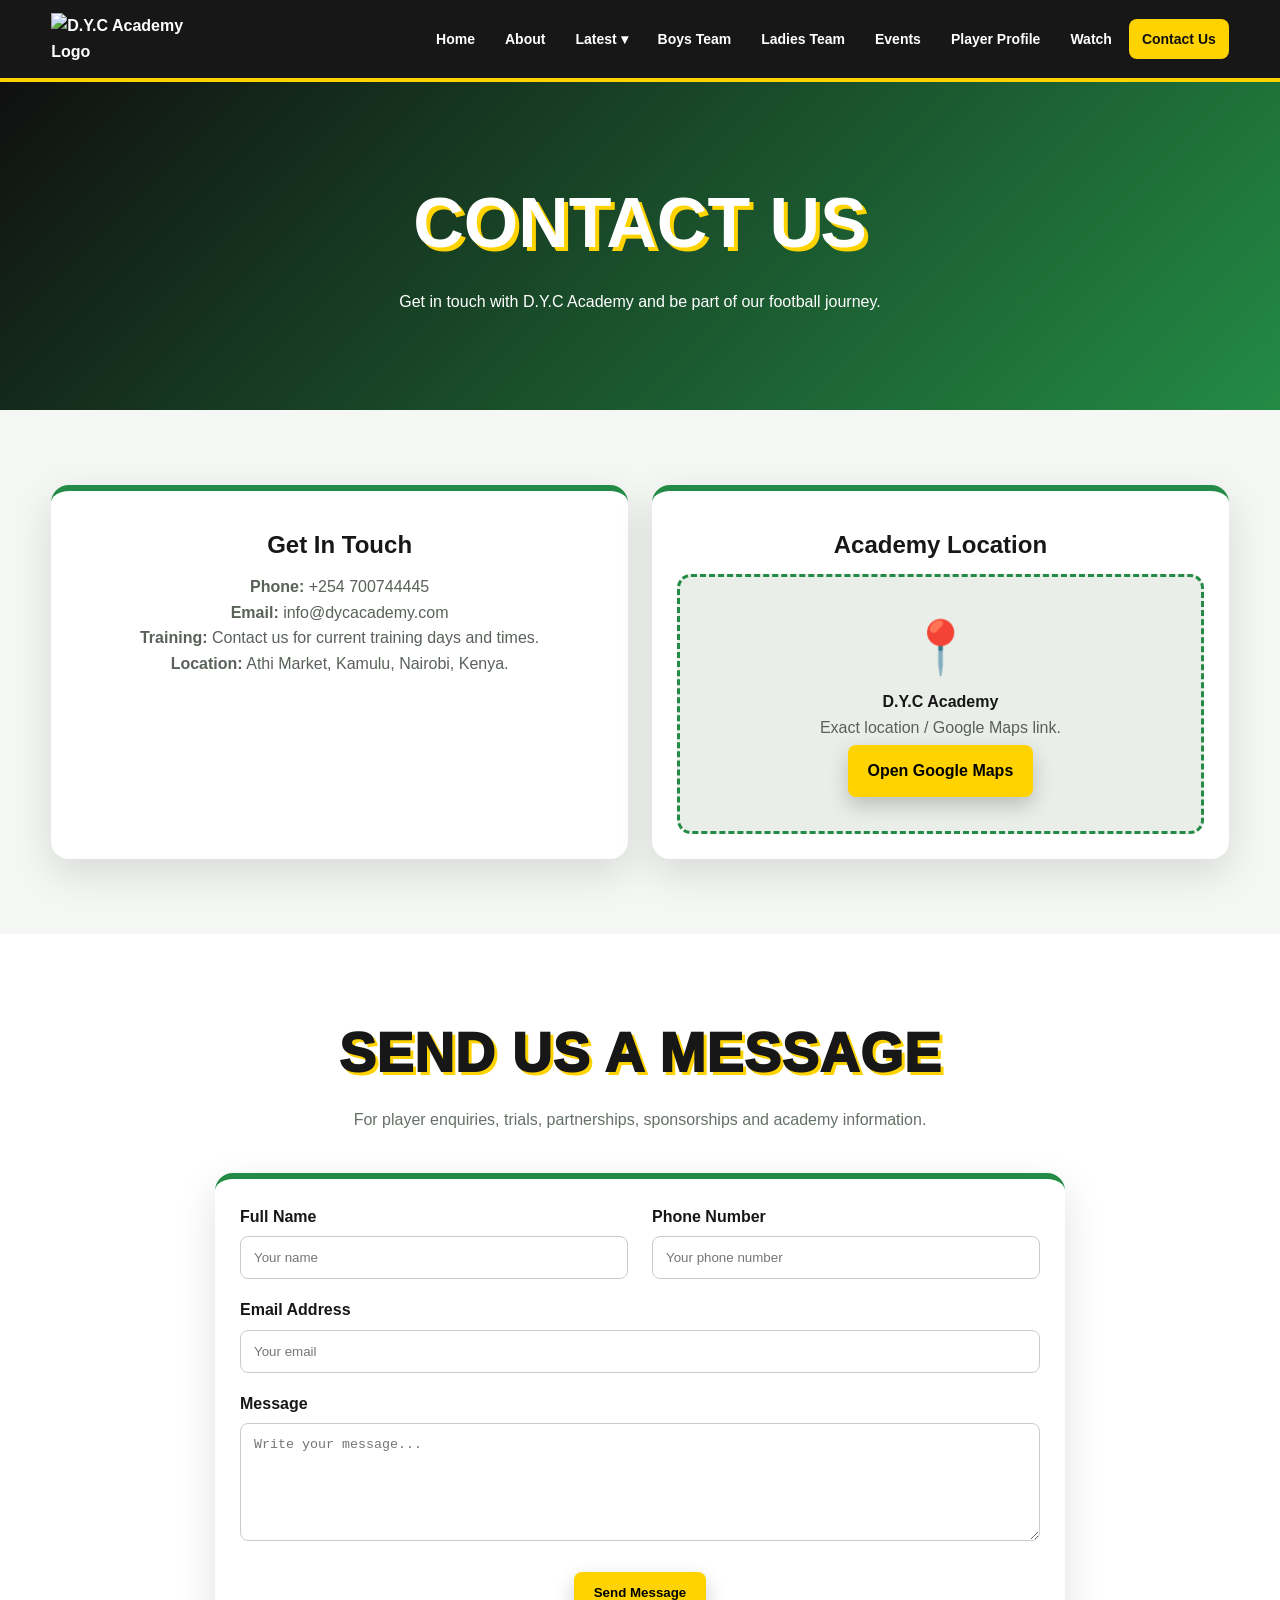
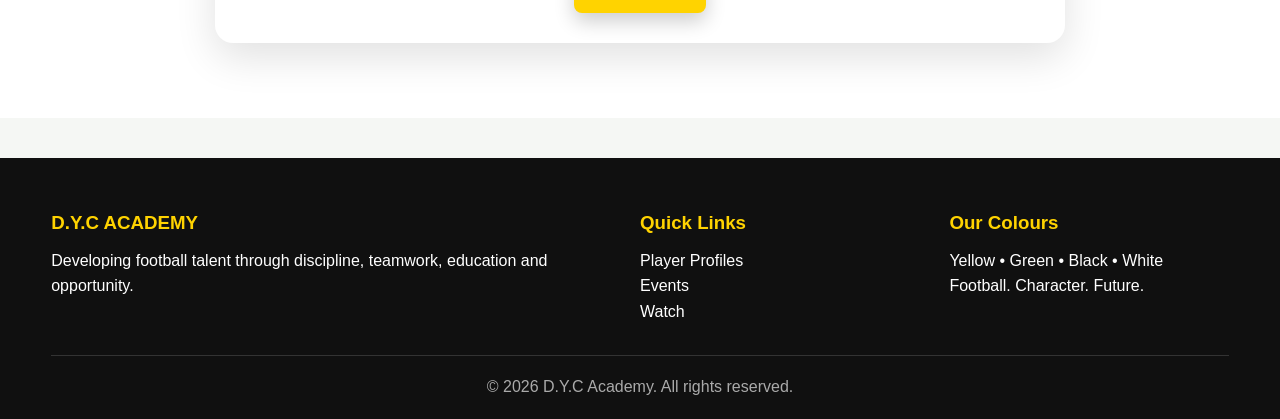
==== contact.html @ 3b42e73b "Add files via upload" ====
<!DOCTYPE html><html lang="en"><head><meta charset="UTF-8">
<meta name="viewport" content="width=device-width, initial-scale=1.0">
<meta name="description" content="Contact D.Y.C Academy football team">
<title>Contact Us | D.Y.C Academy</title>
<link rel="stylesheet" href="style.css"></head><body>
<header><div class="container navbar">
<a class="brand" href="index.html"><img src="assets/dyc-logo.png" alt="D.Y.C Academy Logo"></a>
<button class="nav-toggle" aria-label="Open menu">☰</button>
<nav><ul>
<li><a href="index.html">Home</a></li>
<li><a href="about.html">About</a></li>
<li class="dropdown"><a href="#">Latest ▾</a><div class="dropdown-menu"><a href="news.html">News</a><a href="transfer.html">Transfer</a></div></li>
<li><a href="boys.html">Boys Team</a></li>
<li><a href="ladies.html">Ladies Team</a></li>
<li><a href="events.html">Events</a></li>
<li><a href="players.html">Player Profile</a></li>
<li><a href="watch.html">Watch</a></li>
<li><a class="active" href="contact.html">Contact Us</a></li>
</ul></nav></div></header>
<section class="page-hero">
<div class="container">
<h1>Contact Us</h1>
<p>Get in touch with D.Y.C Academy and be part of our football journey.</p>
</div>
</section>

<section class="section">
<div class="container grid-2">
<div class="card">
<h3>Get In Touch</h3>
<p><strong>Phone:</strong> +254 700744445</p>
<p><strong>Email:</strong> info@dycacademy.com</p>
<p><strong>Training:</strong> Contact us for current training days and times.</p>
<p><strong>Location:</strong> Athi Market, Kamulu, Nairobi, Kenya.</p>
</div>

<div class="card">
<h3>Academy Location</h3>
<div style="background:#e9eee9;border-radius:14px;min-height:260px;display:flex;align-items:center;justify-content:center;text-align:center;padding:25px;border:3px dashed var(--green)">
<div>
<div class="big-icon">📍</div>
<strong>D.Y.C Academy</strong>
<p>Exact location / Google Maps link.</p>
<a class="btn" href="https://yandex.com/maps/org/athi_primary_school/150389598173/?ll=37.049734%2C-1.256587&mode=
search&sctx=ZAAAAAgBEAAaKAoSCei%2FB69dhkJAEZFCWfj6GvS%2FEhIJj3IwmwDDzj8RdJgvL8A%2Bwj8iBgABAgMEBSgKOABA56UBSAFqBXdvcmxknQHNzMw9oAEAqAEAvQG%2Fd6MlwgEG3c%2Bsn7AEggI
TYXRoaSBwcmltYXJ5IHNjaG9vbIoCAJICAJoCDGRlc2t0b3AtbWFwcw%3D%3D&sll=37.049734%2C
-1.256587&sspn=0.160769%2C0.095354&text=athi%20primary%20school&z=13.58" target="_blank" rel="noopener">Open Google Maps</a>
</div>
</div>
</div>
</div>
</section>

<section class="section" style="background:#fff">
<div class="container">
<div class="section-title">
<h2>Send Us a Message</h2>
<p>For player enquiries, trials, partnerships, sponsorships and academy information.</p>
</div>
<div class="card" style="max-width:850px;margin:auto">
<form onsubmit="event.preventDefault(); alert('Thank you! Please connect this form to your email service before publishing.');">
<div class="grid-2">
<div><label><strong>Full Name</strong></label><input required type="text" placeholder="Your name" style="width:100%;padding:13px;margin-top:7px;border:1px solid #ccc;border-radius:8px"></div>
<div><label><strong>Phone Number</strong></label><input type="tel" placeholder="Your phone number" style="width:100%;padding:13px;margin-top:7px;border:1px solid #ccc;border-radius:8px"></div>
</div>
<div style="margin-top:18px"><label><strong>Email Address</strong></label><input required type="email" placeholder="Your email" style="width:100%;padding:13px;margin-top:7px;border:1px solid #ccc;border-radius:8px"></div>
<div style="margin-top:18px"><label><strong>Message</strong></label><textarea required rows="6" placeholder="Write your message..." style="width:100%;padding:13px;margin-top:7px;border:1px solid #ccc;border-radius:8px;resize:vertical"></textarea></div>
<div style="text-align:center;margin-top:18px"><button class="btn" type="submit" style="border:0;cursor:pointer">Send Message</button></div>
</form>
</div>
</div>
</section>
<footer><div class="container footer-grid">
<div><h3>D.Y.C ACADEMY</h3><p>Developing football talent through discipline, teamwork, education and opportunity.</p></div>
<div><h3>Quick Links</h3><p><a href="players.html">Player Profiles</a></p><p><a href="events.html">Events</a></p><p><a href="watch.html">Watch</a></p></div>
<div><h3>Our Colours</h3><p>Yellow • Green • Black • White</p><p>Football. Character. Future.</p></div>
</div><div class="container copyright">© 2026 D.Y.C Academy. All rights reserved.</div></footer>
<script src="script.js"></script></body></html>
---- style.css ----
:root{
  --yellow:#FFD300; --green:#238B45; --black:#101010; --white:#fff;
  --light:#f5f7f4; --muted:#667066; --shadow:0 14px 40px rgba(0,0,0,.12);
}
*{box-sizing:border-box;margin:0;padding:0}
html{scroll-behavior:smooth}
body{font-family:Arial,Helvetica,sans-serif;background:var(--light);color:#171717;line-height:1.6}
a{text-decoration:none;color:inherit}
img{max-width:100%;display:block}
.container{width:min(1180px,92%);margin:auto}
header{position:sticky;top:0;z-index:1000;background:rgba(16,16,16,.97);border-bottom:4px solid var(--yellow)}
.navbar{min-height:78px;display:flex;align-items:center;justify-content:space-between;gap:20px}
.brand{display:flex;align-items:center;gap:12px;color:#fff;font-weight:900}
.brand img{width:150px;height:auto}
.nav-toggle{display:none;background:var(--yellow);border:0;border-radius:8px;padding:10px 13px;font-size:22px}
nav ul{display:flex;list-style:none;gap:4px;align-items:center;flex-wrap:wrap}
nav a{color:#fff;padding:12px 13px;border-radius:8px;font-weight:700;font-size:14px}
nav a:hover,nav a.active{background:var(--yellow);color:var(--black)}
.dropdown{position:relative}
.dropdown-menu{display:none;position:absolute;top:100%;left:0;background:var(--black);min-width:150px;padding:7px;border-top:3px solid var(--yellow);border-radius:0 0 10px 10px}
.dropdown:hover .dropdown-menu{display:block}
.dropdown-menu a{display:block}
.hero{min-height:640px;position:relative;overflow:hidden;display:flex;align-items:center;background:#111}
.hero video{position:absolute;inset:0;width:100%;height:100%;object-fit:cover;opacity:.48}
.hero::after{content:"";position:absolute;inset:0;background:linear-gradient(90deg,rgba(0,0,0,.9),rgba(0,0,0,.35),rgba(0,0,0,.65))}
.hero-content{position:relative;z-index:2;color:#fff;padding:90px 0;max-width:760px}
.kicker{display:inline-block;background:var(--yellow);color:#000;padding:7px 14px;border-radius:30px;font-weight:900;letter-spacing:1px;margin-bottom:18px}
.hero h1{font-size:clamp(48px,8vw,92px);line-height:.95;text-transform:uppercase;text-shadow:5px 6px 0 rgba(35,139,69,.75);font-weight:1000}
.hero h1 span{color:var(--yellow)}
.hero p{font-size:20px;max-width:650px;margin:22px 0}
.btn{display:inline-block;padding:13px 20px;border-radius:8px;font-weight:900;margin:5px;background:var(--yellow);color:#000;box-shadow:0 8px 20px rgba(0,0,0,.2)}
.btn.alt{background:var(--green);color:#fff}
.section{padding:75px 0}
.section-title{text-align:center;margin-bottom:40px}
.section-title h2{font-size:clamp(32px,5vw,55px);text-transform:uppercase;font-weight:1000;letter-spacing:1px;text-shadow:3px 3px 0 var(--yellow)}
.section-title p{color:var(--muted);max-width:700px;margin:10px auto}
.grid{display:grid;grid-template-columns:repeat(3,1fr);gap:24px}
.grid-2{display:grid;grid-template-columns:repeat(2,1fr);gap:24px}
.card{background:#fff;border-radius:18px;padding:25px;box-shadow:var(--shadow);border-top:6px solid var(--green)}
.card h3{text-align:center;margin:10px 0;font-size:24px}
.card p{text-align:center;color:#596159}
.icon-card{min-height:200px;display:flex;flex-direction:column;justify-content:center;align-items:center}
.big-icon{font-size:52px}
.page-hero{padding:85px 0;background:linear-gradient(135deg,var(--black),var(--green));color:#fff;text-align:center}
.page-hero h1{font-size:clamp(40px,6vw,70px);text-transform:uppercase;text-shadow:4px 4px 0 var(--yellow)}
.page-hero p{max-width:720px;margin:10px auto}
.filters{text-align:center;margin-bottom:30px}
.filter-btn{border:2px solid var(--green);background:#fff;padding:9px 15px;border-radius:20px;font-weight:800;margin:4px;cursor:pointer}
.filter-btn.active,.filter-btn:hover{background:var(--green);color:#fff}
.player-grid{display:grid;grid-template-columns:repeat(4,1fr);gap:22px}
.player-card{background:#fff;border-radius:16px;overflow:hidden;box-shadow:var(--shadow);transition:.25s}
.player-card:hover{transform:translateY(-7px)}
.player-card .info{padding:16px}
.player-card h3{text-align:center}
.player-card .role{text-align:center;color:var(--green);font-weight:900}
.player-card p{font-size:14px;color:#5e655e;margin-top:8px}
.badge{display:inline-block;padding:4px 9px;border-radius:20px;background:var(--yellow);font-size:12px;font-weight:900}
.team-buttons{display:flex;justify-content:center;gap:20px;flex-wrap:wrap}
.team-box{min-width:280px;padding:35px;border-radius:20px;background:#fff;box-shadow:var(--shadow);text-align:center;border:3px solid var(--green)}
.team-box h3{font-size:30px;margin:8px}
.timeline{max-width:850px;margin:auto}
.event{background:#fff;padding:22px;margin:16px 0;border-left:7px solid var(--yellow);box-shadow:var(--shadow);border-radius:10px}
.event h3{color:var(--green)}
.video-wrap{position:relative;padding-top:56.25%;border-radius:18px;overflow:hidden;box-shadow:var(--shadow);background:#000}
.video-wrap iframe{position:absolute;inset:0;width:100%;height:100%;border:0}
.youtube{display:flex;align-items:center;gap:18px;background:#fff;padding:25px;border-radius:18px;box-shadow:var(--shadow);margin-top:25px}
.youtube-icon{width:70px;height:50px;border-radius:14px;background:#ff0000;position:relative}
.youtube-icon:after{content:"";position:absolute;left:29px;top:15px;border-left:18px solid #fff;border-top:10px solid transparent;border-bottom:10px solid transparent}
footer{background:var(--black);color:#fff;padding:50px 0 20px;margin-top:40px}
.footer-grid{display:grid;grid-template-columns:2fr 1fr 1fr;gap:30px}
footer h3{color:var(--yellow);margin-bottom:10px}
footer a{color:#fff}
.copyright{text-align:center;border-top:1px solid #333;margin-top:30px;padding-top:18px;color:#aaa}
.notice{padding:15px;border-radius:10px;background:#fff5b8;border-left:6px solid var(--yellow);margin:20px 0}
@media(max-width:1000px){.player-grid{grid-template-columns:repeat(3,1fr)}nav ul{gap:0}}
@media(max-width:760px){
 .nav-toggle{display:block}nav{display:none;width:100%}nav.open{display:block}nav ul{display:block}nav li{margin:3px 0}.navbar{flex-wrap:wrap;padding:10px 0}.brand img{width:125px}
 .dropdown-menu{position:static}.dropdown:hover .dropdown-menu{display:none}.dropdown.open .dropdown-menu{display:block}
 .grid,.grid-2,.footer-grid{grid-template-columns:1fr}.player-grid{grid-template-columns:repeat(2,1fr)}
 .hero{min-height:560px}.hero-content{padding:65px 0}.hero p{font-size:17px}
}
@media(max-width:450px){.player-grid{grid-template-columns:1fr}.section{padding:55px 0}.team-box{min-width:100%}}
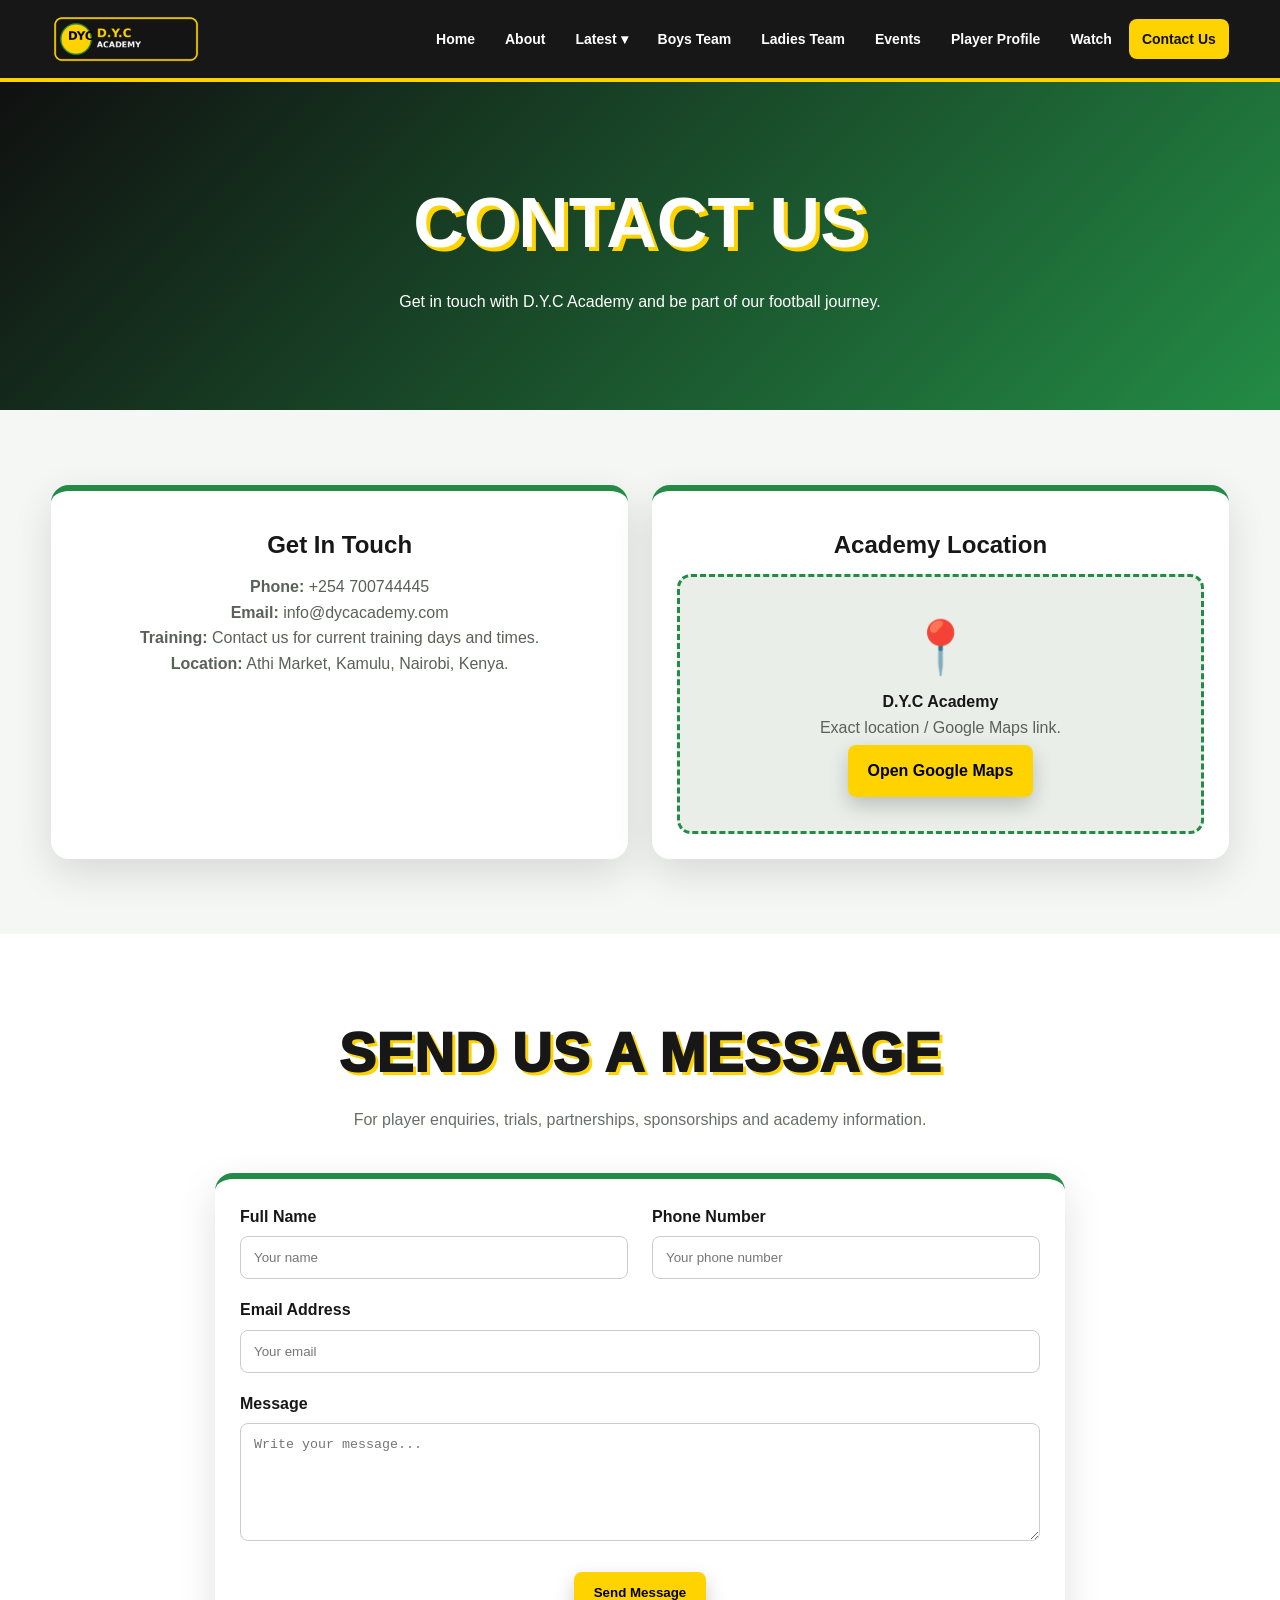
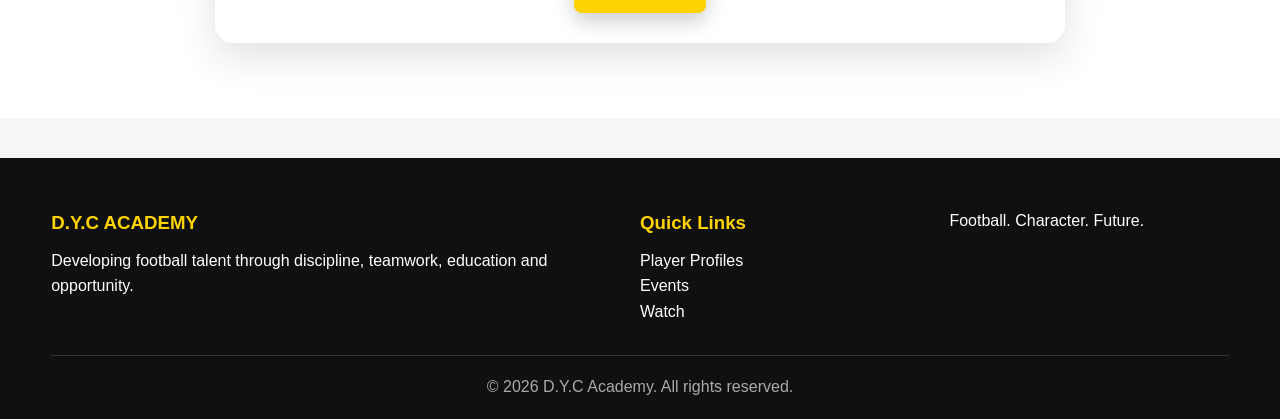
==== commit fa6e6a45: "Update contact.html" ====
--- a/contact.html
+++ b/contact.html
@@ -73,6 +73,6 @@
 <footer><div class="container footer-grid">
 <div><h3>D.Y.C ACADEMY</h3><p>Developing football talent through discipline, teamwork, education and opportunity.</p></div>
 <div><h3>Quick Links</h3><p><a href="players.html">Player Profiles</a></p><p><a href="events.html">Events</a></p><p><a href="watch.html">Watch</a></p></div>
-<div><h3>Our Colours</h3><p>Yellow • Green • Black • White</p><p>Football. Character. Future.</p></div>
+<div><p>Football. Character. Future.</p></div>
 </div><div class="container copyright">© 2026 D.Y.C Academy. All rights reserved.</div></footer>
-<script src="script.js"></script></body></html>+<script src="script.js"></script></body></html>
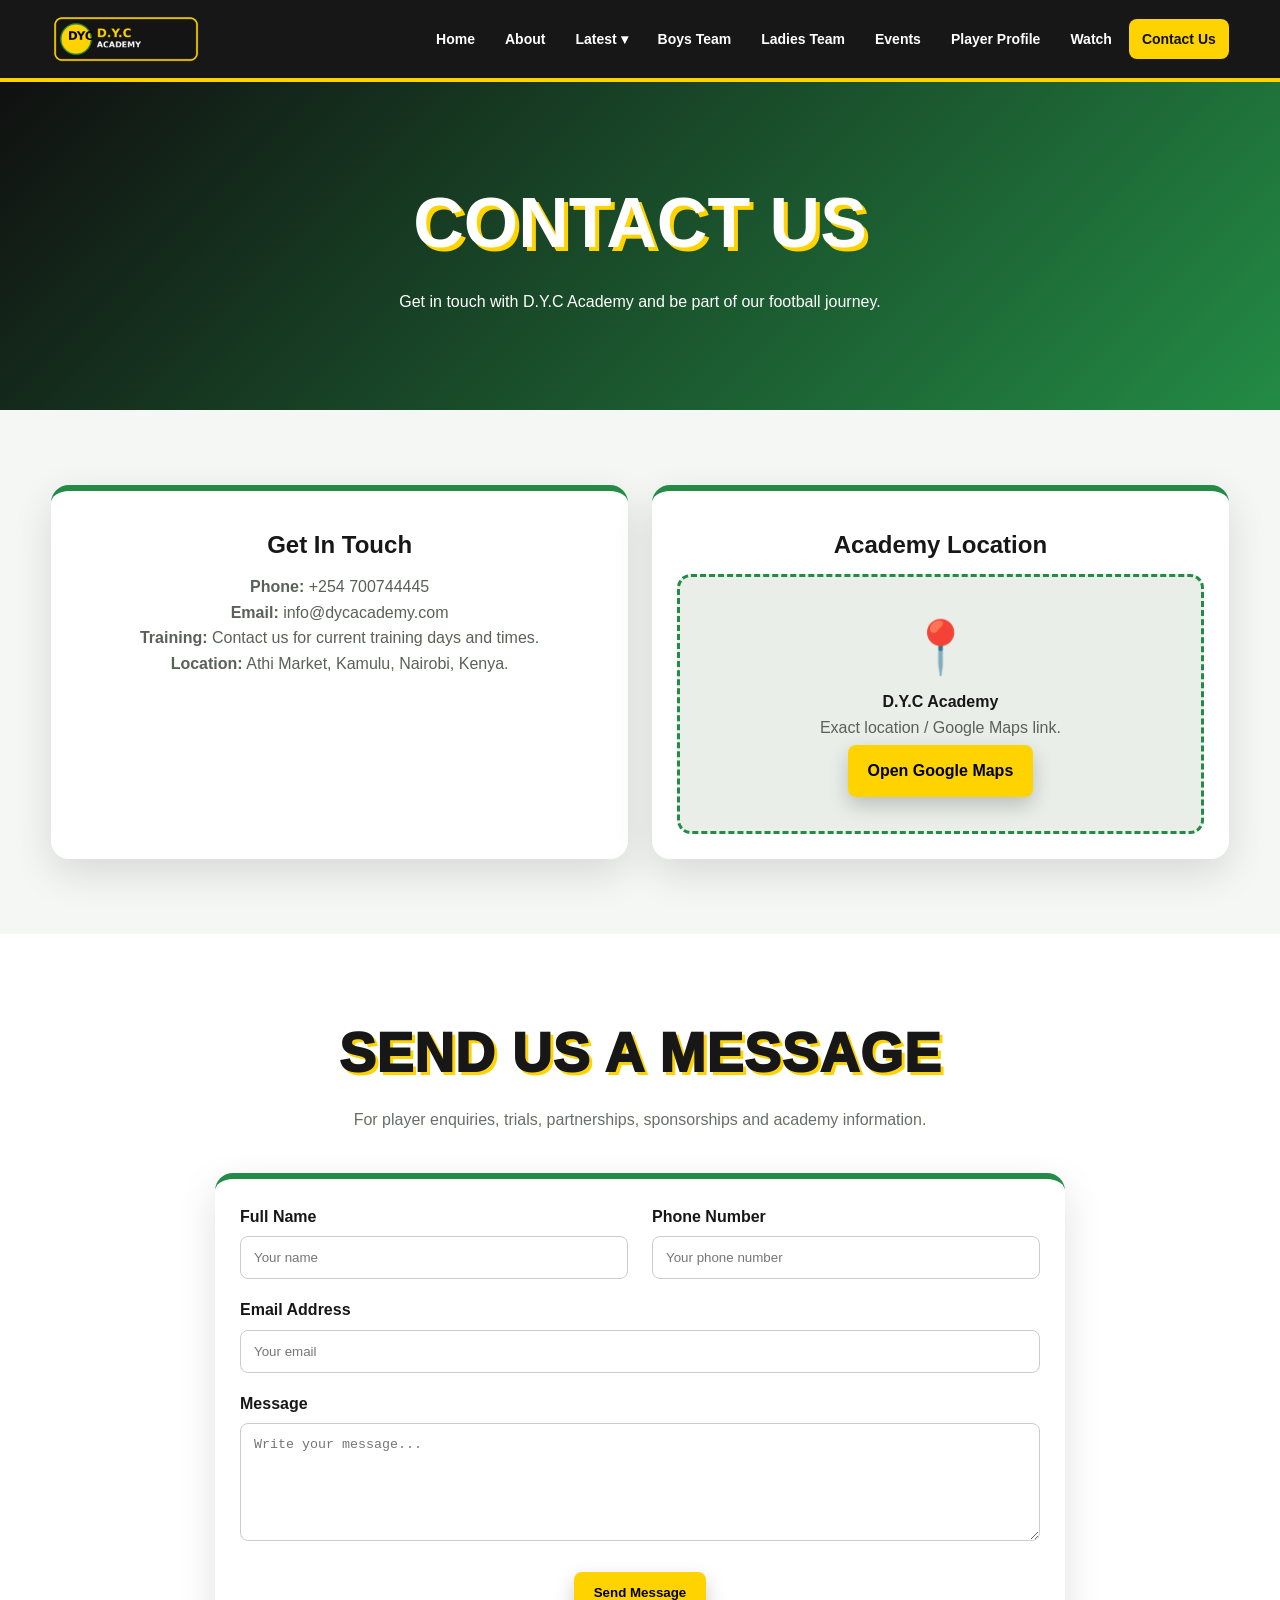
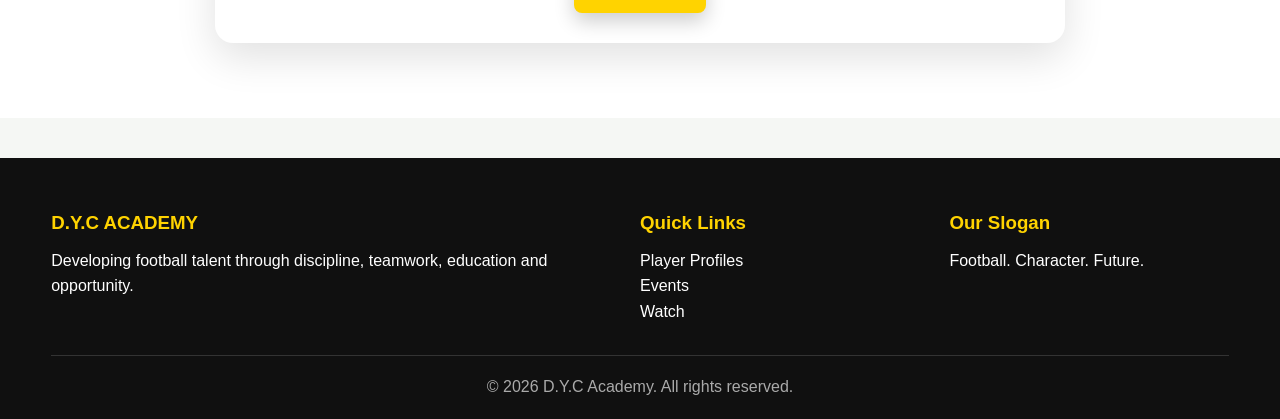
==== commit a78bf6f6: "Update contact.html" ====
--- a/contact.html
+++ b/contact.html
@@ -73,6 +73,6 @@
 <footer><div class="container footer-grid">
 <div><h3>D.Y.C ACADEMY</h3><p>Developing football talent through discipline, teamwork, education and opportunity.</p></div>
 <div><h3>Quick Links</h3><p><a href="players.html">Player Profiles</a></p><p><a href="events.html">Events</a></p><p><a href="watch.html">Watch</a></p></div>
-<div><p>Football. Character. Future.</p></div>
+<div><h3>Our Slogan</h3><p>Football. Character. Future.</p></div>
 </div><div class="container copyright">© 2026 D.Y.C Academy. All rights reserved.</div></footer>
 <script src="script.js"></script></body></html>
